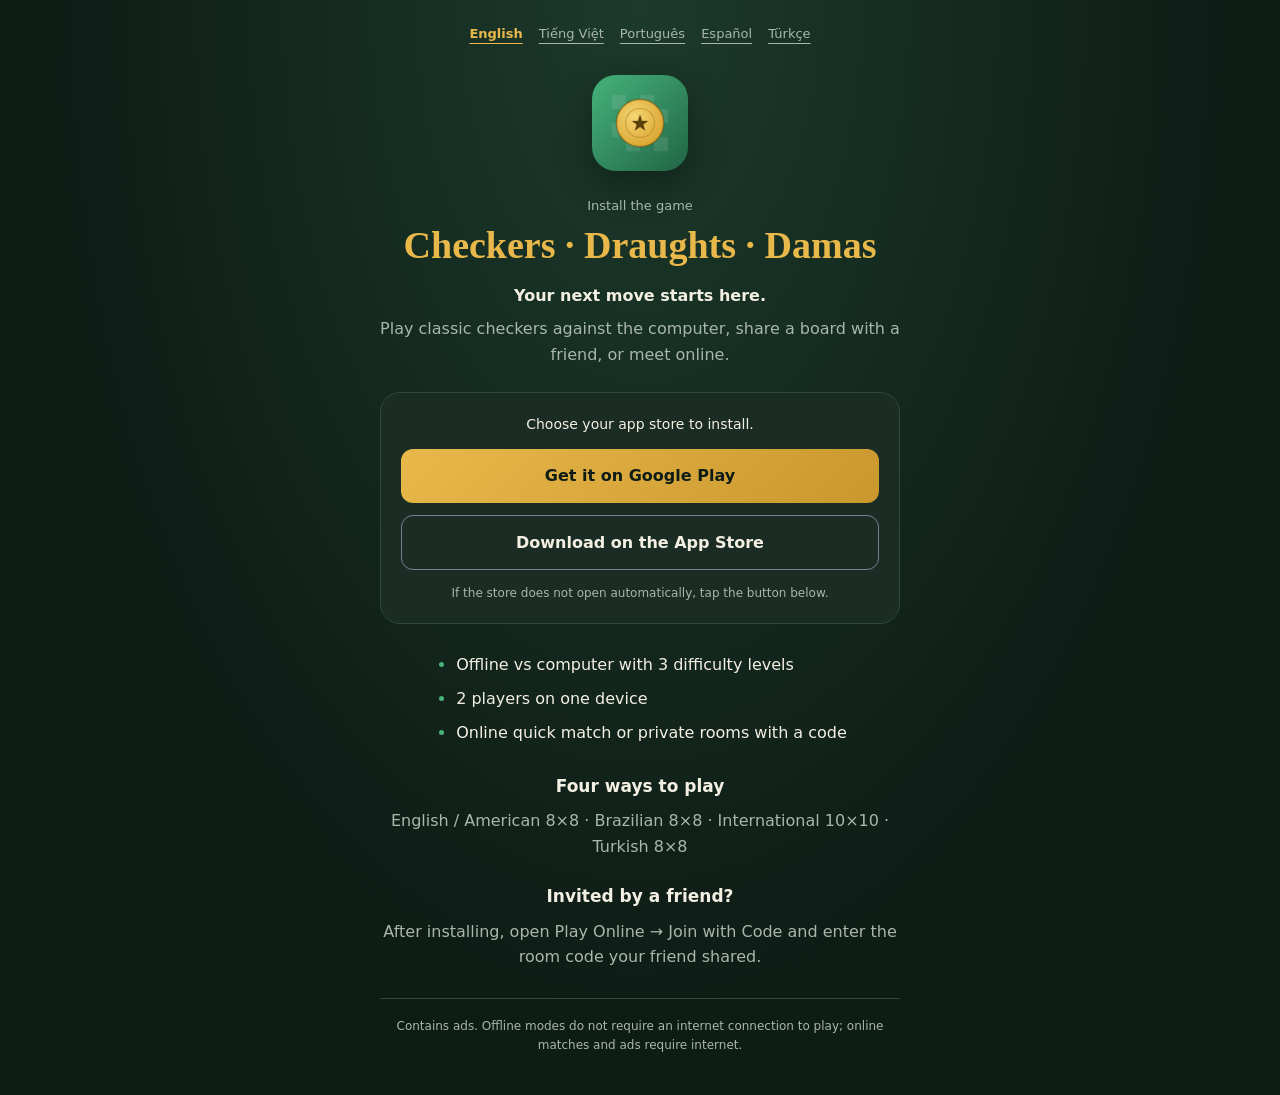
==== index.html @ a28c7830 "init" ====
<!doctype html>
<html lang="en">
<head>
    <meta charset="utf-8">
    <meta name="viewport" content="width=device-width, initial-scale=1, viewport-fit=cover">
    <title>Checkers · Draughts · Damas — Install the game</title>
    <meta name="description" content="Install Checkers · Draughts · Damas. Choose your language to open the download page.">
    <meta property="og:title" content="Checkers · Draughts · Damas — Install the game">
    <meta property="og:description" content="Choose your language and download the game for Android or iOS.">
    <meta property="og:type" content="website">
    <link rel="icon" href="assets/icon.png" type="image/png">
    <link rel="stylesheet" href="assets/install.css">
</head>
<body>
    <main class="wrap">
        <img class="icon" src="assets/icon.png" width="96" height="96" alt="Checkers · Draughts · Damas">
        <h1>Checkers · Draughts · Damas</h1>
        <p class="sub">Choose your language</p>
        <nav aria-label="Language" style="display:block">
        <a class="btn astore" href="install_en.html" lang="en" hreflang="en">English</a>
        <a class="btn astore" href="install_vi.html" lang="vi" hreflang="vi">Tiếng Việt</a>
        <a class="btn astore" href="install_es.html" lang="es" hreflang="es">Español</a>
        <a class="btn astore" href="install_pt.html" lang="pt" hreflang="pt">Português</a>
        <a class="btn astore" href="install_tr.html" lang="tr" hreflang="tr">Türkçe</a>
        </nav>
    </main>
    <script>
    (function () {
        'use strict';
        var supported = ["en", "vi", "es", "pt", "tr"];
        var preferred = navigator.languages && navigator.languages.length
            ? navigator.languages : [navigator.language || 'en'];
        var selected = 'en';
        for (var i = 0; i < preferred.length; i++) {
            var code = preferred[i].toLowerCase().split(/[-_]/)[0];
            if (supported.indexOf(code) !== -1) {
                selected = code;
                break;
            }
        }
        window.location.replace('install_' + selected + '.html');
    }());
    </script>
</body>
</html>
---- assets/install.css ----
*{box-sizing:border-box}body{margin:0;min-height:100vh;padding:24px 18px 40px;background:radial-gradient(ellipse at top,#1c3a2b,#0e1c16 65%);color:#f4efe3;font:16px/1.6 system-ui,-apple-system,"Segoe UI",sans-serif;text-align:center}.wrap{max-width:520px;margin:auto}nav{display:flex;flex-wrap:wrap;justify-content:center;gap:8px 16px;margin-bottom:30px}nav a{color:#a9b6ac;font-size:13px;text-underline-offset:5px}nav a[aria-current]{color:#e9b84a;font-weight:700}.icon{border-radius:24px;box-shadow:0 12px 36px #0005}.eyebrow{color:#a9b6ac;font-size:13px;margin:18px 0 6px}h1{font-family:Georgia,serif;font-size:clamp(27px,6vw,38px);line-height:1.2;color:#e9b84a;margin:0}h2{font-size:17px;margin:0 0 8px}.sub{font-weight:700;margin:14px 0 8px}.description{color:#a9b6ac;margin:0 auto 24px}.downloads{padding:20px;background:#1a2c23;border:1px solid #2e4a3b;border-radius:20px}#status{margin:0 0 14px;font-size:14px}.btn{display:block;padding:14px 16px;border-radius:12px;font-weight:750;text-decoration:none;background:linear-gradient(135deg,#e9b84a,#c9972e);color:#0e1c16}.btn:hover{filter:brightness(1.08)}a:focus-visible{outline:3px solid #f4efe3;outline-offset:5px}.unavailable{font-size:14px;color:#a9b6ac;margin:14px 0}.hint{font-size:12px;color:#a9b6ac;margin:0}section{margin-top:24px}section p{color:#a9b6ac;margin:0}ul{display:inline-block;text-align:left;padding-left:23px;margin:0}li{padding:4px 0}li::marker{color:#46b37a}footer{margin-top:28px;padding-top:18px;border-top:1px solid #2e4a3b;font-size:12px;color:#a9b6ac}

.astore{margin-top:12px;background:transparent;color:inherit;border:1px solid #718096}.downloads .hint{margin-top:14px}
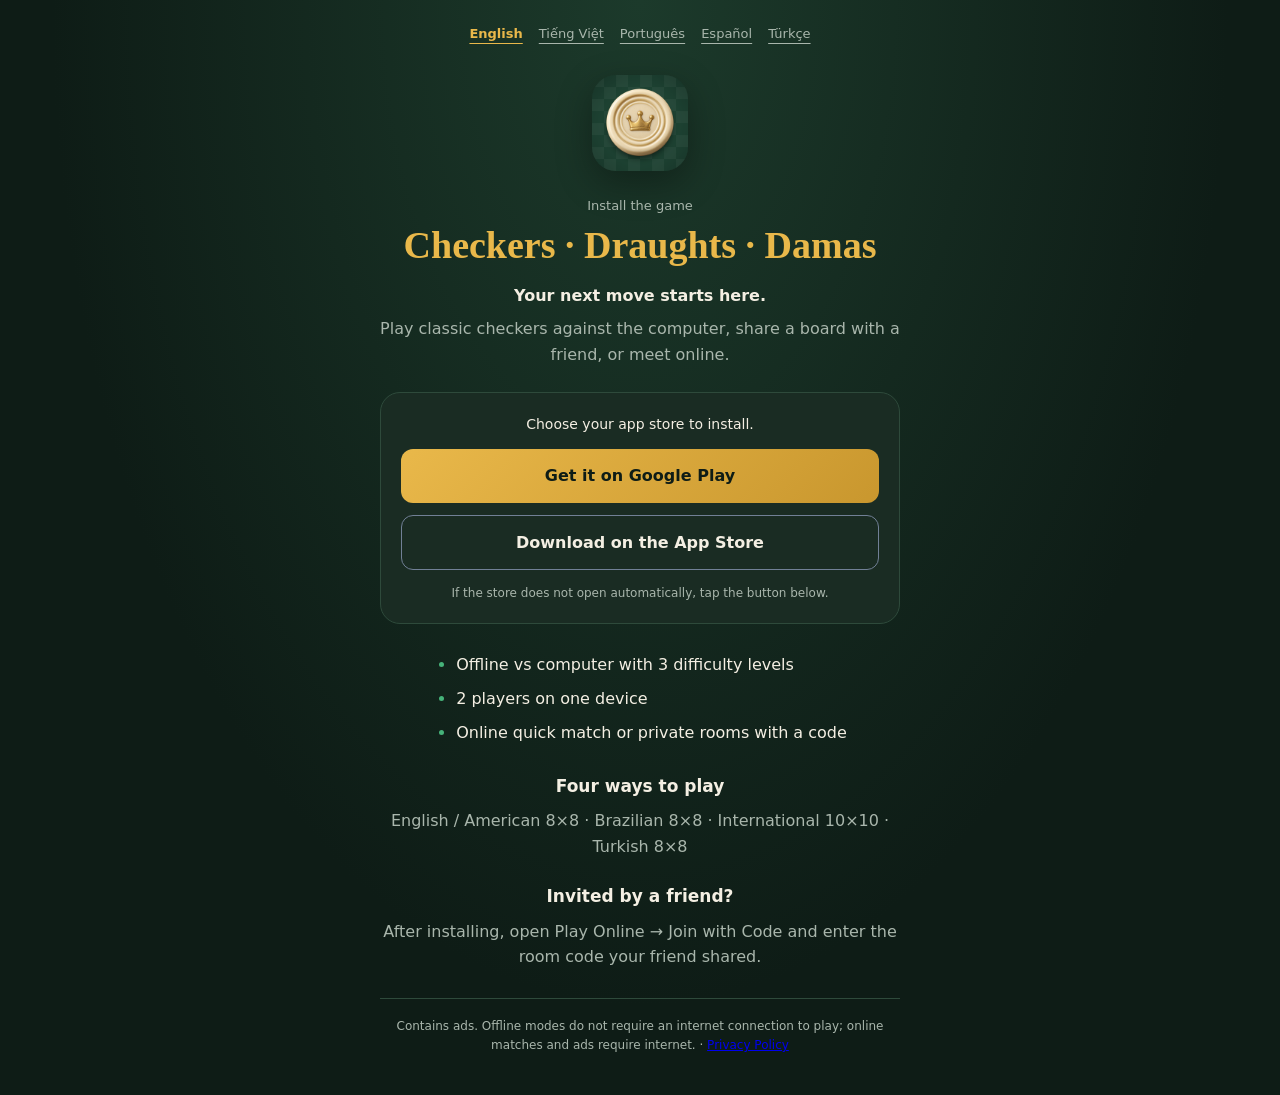
==== commit 4cb3904e: "Add privacy policy page and new app icon - privacy.html: Privacy Policy (EN, VI, PT, ES, TR) for Goo" ====
--- a/index.html
+++ b/index.html
@@ -23,6 +23,7 @@
         <a class="btn astore" href="install_pt.html" lang="pt" hreflang="pt">Português</a>
         <a class="btn astore" href="install_tr.html" lang="tr" hreflang="tr">Türkçe</a>
         </nav>
+        <footer><a href="privacy.html">Privacy Policy</a></footer>
     </main>
     <script>
     (function () {
